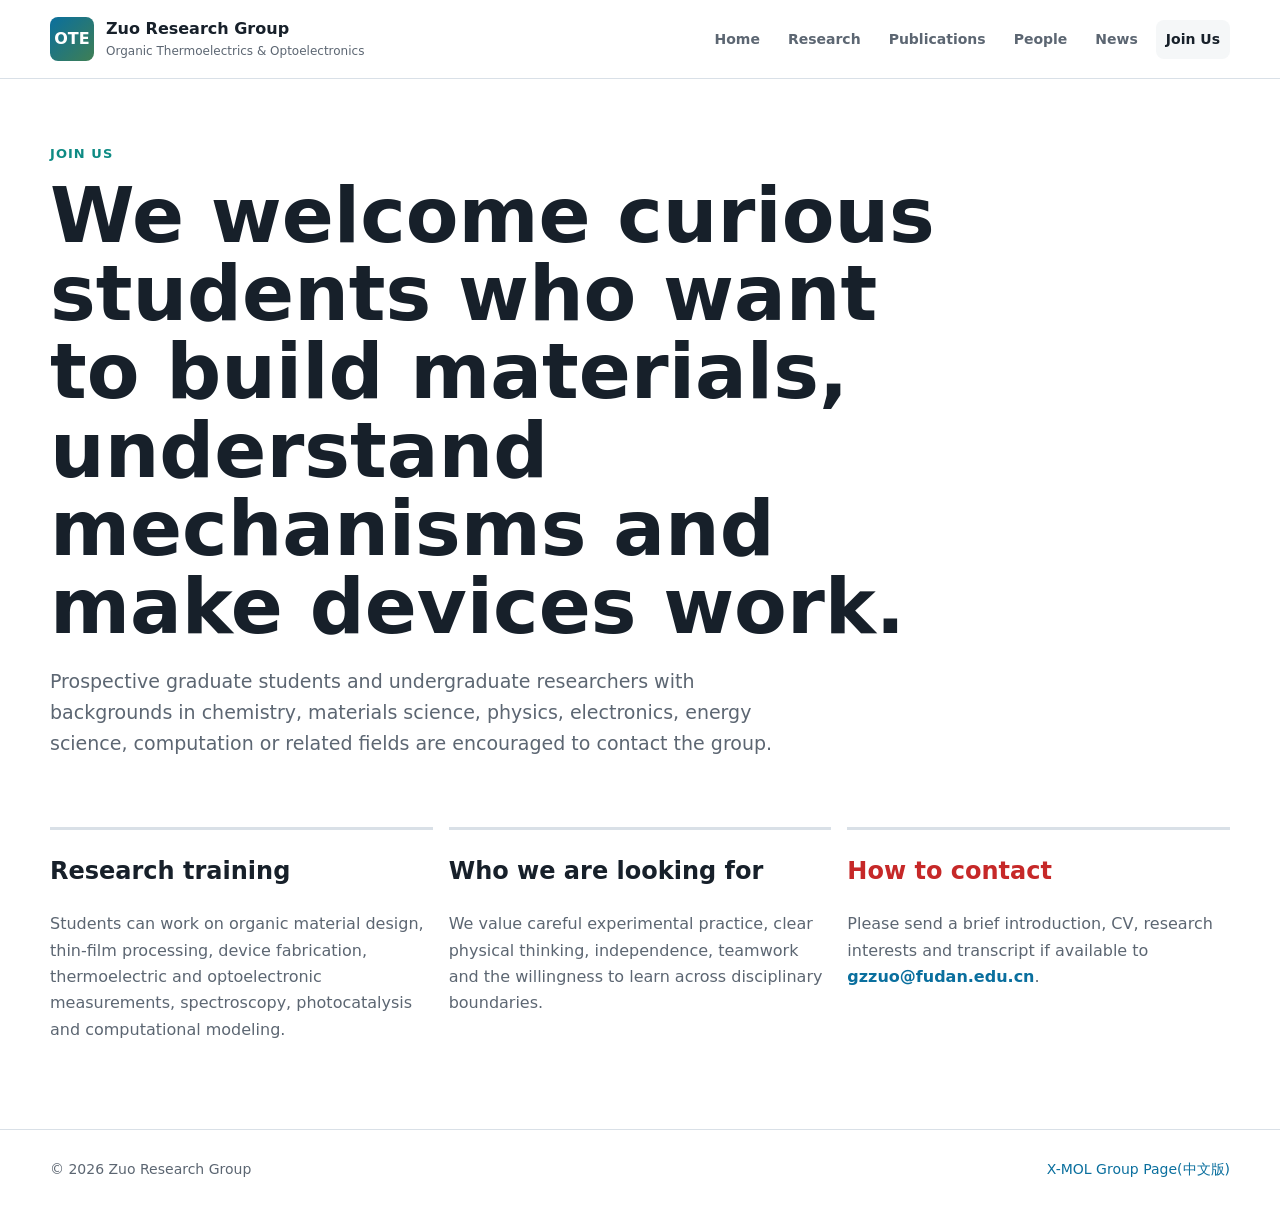
==== join-us.html @ 78bf6218 "Highlight contact section heading" ====
<!DOCTYPE html>
<html lang="en">
<head>
  <meta charset="UTF-8">
  <meta name="viewport" content="width=device-width, initial-scale=1.0">
  <title>Join Us | Zuo Research Group</title>
  <link rel="stylesheet" href="assets/css/styles.css">
  <style>
    .contact-heading {
      color: #c62828;
    }
  </style>
</head>
<body>
  <header class="site-header">
    <a class="brand" href="index.html"><span class="brand-mark">OTE</span><span><strong>Zuo Research Group</strong><small>Organic Thermoelectrics & Optoelectronics</small></span></a>
    <nav class="site-nav" aria-label="Main navigation">
      <a href="index.html">Home</a><a href="research.html">Research</a><a href="publications.html">Publications</a><a href="people.html">People</a><a href="news.html">News</a><a class="active" href="join-us.html">Join Us</a>
    </nav>
  </header>
  <main>
    <section class="page-hero">
      <p class="eyebrow">Join Us</p>
      <h1>We welcome curious students who want to build materials, understand mechanisms and make devices work.</h1>
      <p class="lead">
        Prospective graduate students and undergraduate researchers with backgrounds in
        chemistry, materials science, physics, electronics, energy science, computation
        or related fields are encouraged to contact the group.
      </p>
    </section>
    <section class="join-grid">
      <article>
        <h2>Research training</h2>
        <p>Students can work on organic material design, thin-film processing, device fabrication, thermoelectric and optoelectronic measurements, spectroscopy, photocatalysis and computational modeling.</p>
      </article>
      <article>
        <h2>Who we are looking for</h2>
        <p>We value careful experimental practice, clear physical thinking, independence, teamwork and the willingness to learn across disciplinary boundaries.</p>
      </article>
      <article>
        <h2 class="contact-heading">How to contact</h2>
        <p>Please send a brief introduction, CV, research interests and transcript if available to <strong><a href="mailto:gzzuo@fudan.edu.cn">gzzuo@fudan.edu.cn</a></strong>.</p>
      </article>
    </section>
  </main>
  <footer class="site-footer"><p>© 2026 Zuo Research Group</p><p><a href="https://www.x-mol.com/groups/OTE_Zuo">X-MOL Group Page(中文版)</a></p></footer>
</body>
</html>
---- assets/css/styles.css ----
:root {
  --ink: #17202a;
  --muted: #5c6672;
  --line: #d9e0e7;
  --paper: #ffffff;
  --soft: #f5f7f8;
  --blue: #0a6f9e;
  --teal: #0e8b84;
  --red: #b14b3b;
  --green: #3f7f54;
  --violet: #695a9f;
  --max: 1180px;
}

* {
  box-sizing: border-box;
}

body {
  margin: 0;
  color: var(--ink);
  background: var(--paper);
  font-family: Inter, ui-sans-serif, system-ui, -apple-system, BlinkMacSystemFont, "Segoe UI", sans-serif;
  line-height: 1.65;
}

a {
  color: var(--blue);
  text-decoration: none;
}

a:hover {
  text-decoration: underline;
}

img {
  display: block;
  max-width: 100%;
}

.site-header {
  position: sticky;
  top: 0;
  z-index: 10;
  display: flex;
  align-items: center;
  justify-content: space-between;
  gap: 24px;
  padding: 16px max(24px, calc((100vw - var(--max)) / 2));
  border-bottom: 1px solid var(--line);
  background: rgba(255, 255, 255, 0.94);
  backdrop-filter: blur(16px);
}

.brand {
  display: inline-flex;
  align-items: center;
  gap: 12px;
  color: var(--ink);
}

.brand:hover {
  text-decoration: none;
}

.brand-mark {
  display: grid;
  width: 44px;
  height: 44px;
  place-items: center;
  border-radius: 8px;
  color: #fff;
  background: linear-gradient(135deg, var(--blue), var(--green));
  font-weight: 800;
  letter-spacing: 0;
}

.brand strong,
.brand small {
  display: block;
}

.brand small {
  color: var(--muted);
  font-size: 12px;
}

.site-nav {
  display: flex;
  flex-wrap: wrap;
  align-items: center;
  justify-content: flex-end;
  gap: 8px;
}

.site-nav a {
  padding: 8px 10px;
  border-radius: 8px;
  color: var(--muted);
  font-size: 14px;
  font-weight: 650;
}

.site-nav a:hover,
.site-nav a.active {
  color: var(--ink);
  background: var(--soft);
  text-decoration: none;
}

.hero,
.page-hero,
.section,
.people-section,
.timeline,
.join-grid,
.research-list,
.research-map {
  width: min(var(--max), calc(100vw - 40px));
  margin: 0 auto;
}

.hero {
  display: grid;
  grid-template-columns: minmax(0, 0.9fr) minmax(420px, 1.1fr);
  gap: 48px;
  align-items: center;
  padding: 64px 0 52px;
}

.hero h1,
.page-hero h1 {
  margin: 0;
  max-width: 900px;
  font-size: clamp(42px, 6vw, 78px);
  line-height: 1.02;
  letter-spacing: 0;
}

.hero-copy {
  min-width: 0;
}

.lead {
  max-width: 760px;
  color: var(--muted);
  font-size: 19px;
}

.eyebrow {
  margin: 0 0 12px;
  color: var(--teal);
  font-size: 13px;
  font-weight: 800;
  letter-spacing: 0.08em;
  text-transform: uppercase;
}

.hero-actions {
  display: flex;
  flex-wrap: wrap;
  gap: 12px;
  margin-top: 28px;
}

.button {
  display: inline-flex;
  align-items: center;
  justify-content: center;
  min-height: 44px;
  padding: 0 18px;
  border-radius: 8px;
  font-weight: 750;
}

.button.primary {
  color: #fff;
  background: var(--ink);
}

.button.secondary {
  color: var(--ink);
  background: var(--soft);
}

.button:hover {
  text-decoration: none;
}

.hero-visual,
.research-map {
  margin: 0;
}

.hero-visual img,
.research-map img,
.research-entry img {
  border: 1px solid var(--line);
  border-radius: 8px;
  background: #fff;
  box-shadow: 0 16px 42px rgba(23, 32, 42, 0.08);
}

.section {
  padding: 56px 0;
}

.section-heading {
  display: flex;
  align-items: end;
  justify-content: space-between;
  gap: 32px;
  margin-bottom: 28px;
}

.section-heading h2,
.split-band h2,
.page-hero h1,
.research-entry h2,
.publication-item h2,
.person-feature h2,
.join-grid h2,
.timeline h2 {
  margin-top: 0;
}

.section-heading h2 {
  max-width: 620px;
  font-size: 38px;
  line-height: 1.12;
}

.focus-grid,
.member-grid,
.join-grid {
  display: grid;
  grid-template-columns: repeat(4, 1fr);
  gap: 16px;
}

.focus-item,
.member-grid article,
.join-grid article,
.publication-item,
.timeline article {
  border-top: 3px solid var(--line);
  padding: 22px 0 0;
}

.focus-index,
.year,
.timeline time {
  color: var(--muted);
  font-size: 13px;
  font-weight: 800;
  letter-spacing: 0.08em;
  text-transform: uppercase;
}

.focus-item h3,
.member-grid h3 {
  margin: 10px 0 8px;
}

.focus-item p,
.member-grid p,
.publication-item p,
.timeline p,
.join-grid p {
  color: var(--muted);
}

.split-band {
  display: grid;
  grid-template-columns: 0.9fr 1.1fr;
  gap: 40px;
  border-top: 1px solid var(--line);
  border-bottom: 1px solid var(--line);
}

.page-hero {
  padding: 64px 0 32px;
}

.page-hero.compact {
  max-width: 900px;
}

.research-map {
  padding: 10px 0 48px;
}

.research-list {
  display: grid;
  gap: 42px;
  padding: 0 0 70px;
}

.research-entry {
  display: grid;
  grid-template-columns: minmax(340px, 0.9fr) minmax(0, 1fr);
  gap: 34px;
  align-items: center;
}

.tag-list {
  display: flex;
  flex-wrap: wrap;
  gap: 8px;
  margin: 22px 0 0;
  padding: 0;
  list-style: none;
}

.tag-list li {
  padding: 7px 10px;
  border: 1px solid var(--line);
  border-radius: 8px;
  color: var(--muted);
  background: var(--soft);
  font-size: 13px;
  font-weight: 650;
}

.publication-list {
  display: grid;
  gap: 28px;
}

.publication-item {
  display: grid;
  grid-template-columns: 120px 1fr;
  gap: 24px;
}

.people-section {
  padding: 16px 0 70px;
}

.person-feature {
  display: grid;
  grid-template-columns: 120px 1fr;
  gap: 26px;
  align-items: center;
  margin-bottom: 42px;
  padding: 30px 0;
  border-top: 1px solid var(--line);
  border-bottom: 1px solid var(--line);
}

.avatar-placeholder {
  display: grid;
  width: 104px;
  height: 104px;
  place-items: center;
  border-radius: 8px;
  color: #fff;
  background: linear-gradient(135deg, var(--red), var(--violet));
  font-size: 28px;
  font-weight: 850;
}

.member-grid {
  grid-template-columns: repeat(3, 1fr);
}

.timeline {
  display: grid;
  gap: 28px;
  padding: 20px 0 70px;
}

.join-grid {
  grid-template-columns: repeat(3, 1fr);
  padding: 16px 0 70px;
}

.site-footer {
  display: flex;
  justify-content: space-between;
  gap: 20px;
  padding: 28px max(24px, calc((100vw - var(--max)) / 2));
  border-top: 1px solid var(--line);
  color: var(--muted);
  font-size: 14px;
}

.site-footer p {
  margin: 0;
}

@media (max-width: 900px) {
  .site-header {
    align-items: flex-start;
    flex-direction: column;
  }

  .site-nav {
    justify-content: flex-start;
  }

  .hero,
  .split-band,
  .research-entry,
  .publication-item,
  .person-feature {
    grid-template-columns: 1fr;
  }

  .hero {
    padding-top: 44px;
  }

  .focus-grid,
  .member-grid,
  .join-grid {
    grid-template-columns: repeat(2, 1fr);
  }
}

@media (max-width: 620px) {
  .hero,
  .page-hero,
  .section,
  .people-section,
  .timeline,
  .join-grid,
  .research-list,
  .research-map {
    width: min(100% - 28px, var(--max));
  }

  .hero h1,
  .page-hero h1 {
    font-size: 40px;
  }

  .focus-grid,
  .member-grid,
  .join-grid {
    grid-template-columns: 1fr;
  }

  .site-footer {
    flex-direction: column;
  }
}
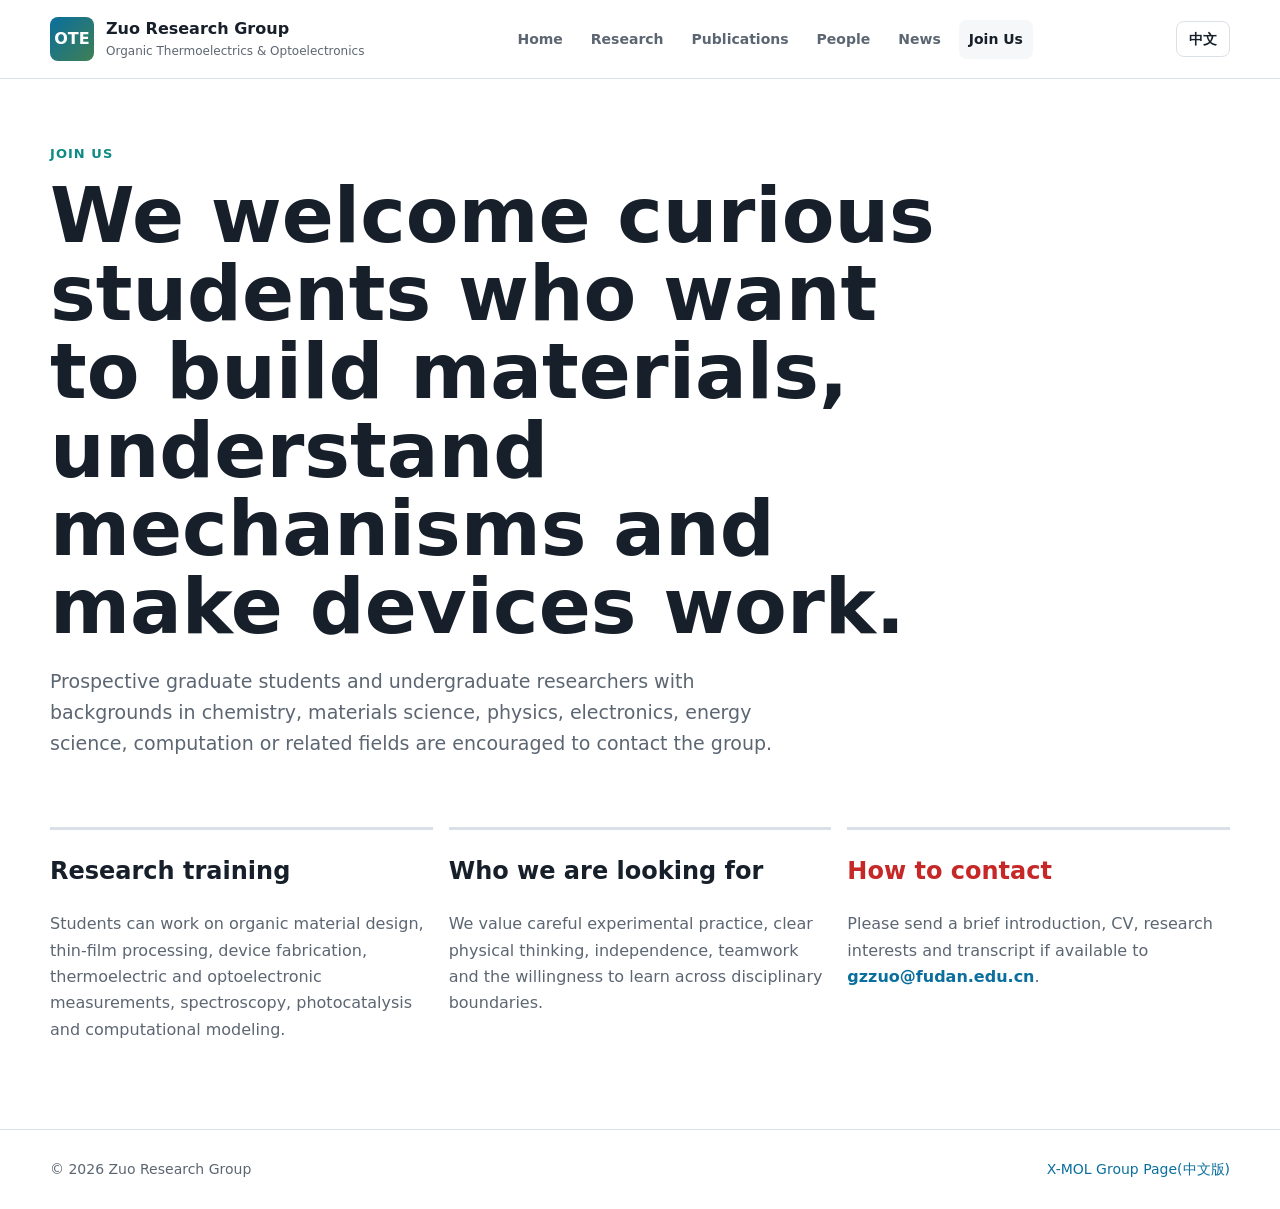
==== commit 295c51f8: "Add bilingual site language toggle" ====
--- a/join-us.html
+++ b/join-us.html
@@ -5,6 +5,7 @@
   <meta name="viewport" content="width=device-width, initial-scale=1.0">
   <title>Join Us | Zuo Research Group</title>
   <link rel="stylesheet" href="assets/css/styles.css">
+  <script src="assets/js/lang.js" defer></script>
   <style>
     .contact-heading {
       color: #c62828;
@@ -17,6 +18,7 @@
     <nav class="site-nav" aria-label="Main navigation">
       <a href="index.html">Home</a><a href="research.html">Research</a><a href="publications.html">Publications</a><a href="people.html">People</a><a href="news.html">News</a><a class="active" href="join-us.html">Join Us</a>
     </nav>
+    <button class="language-toggle" type="button" data-language-toggle aria-label="切换到中文">中文</button>
   </header>
   <main>
     <section class="page-hero">
--- a/assets/css/styles.css
+++ b/assets/css/styles.css
@@ -108,6 +108,37 @@
   text-decoration: none;
 }
 
+.language-toggle {
+  min-width: 54px;
+  min-height: 36px;
+  padding: 0 12px;
+  border: 1px solid var(--line);
+  border-radius: 8px;
+  color: var(--ink);
+  background: var(--paper);
+  font: inherit;
+  font-size: 14px;
+  font-weight: 750;
+  cursor: pointer;
+}
+
+.language-toggle:hover,
+.language-toggle:focus-visible {
+  background: var(--soft);
+}
+
+body.is-zh {
+  font-family: Inter, ui-sans-serif, system-ui, -apple-system, BlinkMacSystemFont, "Segoe UI", "PingFang SC", "Microsoft YaHei", sans-serif;
+}
+
+body.is-zh .eyebrow,
+body.is-zh .focus-index,
+body.is-zh .year,
+body.is-zh .timeline time {
+  letter-spacing: 0;
+}
+
+
 .hero,
 .page-hero,
 .section,
